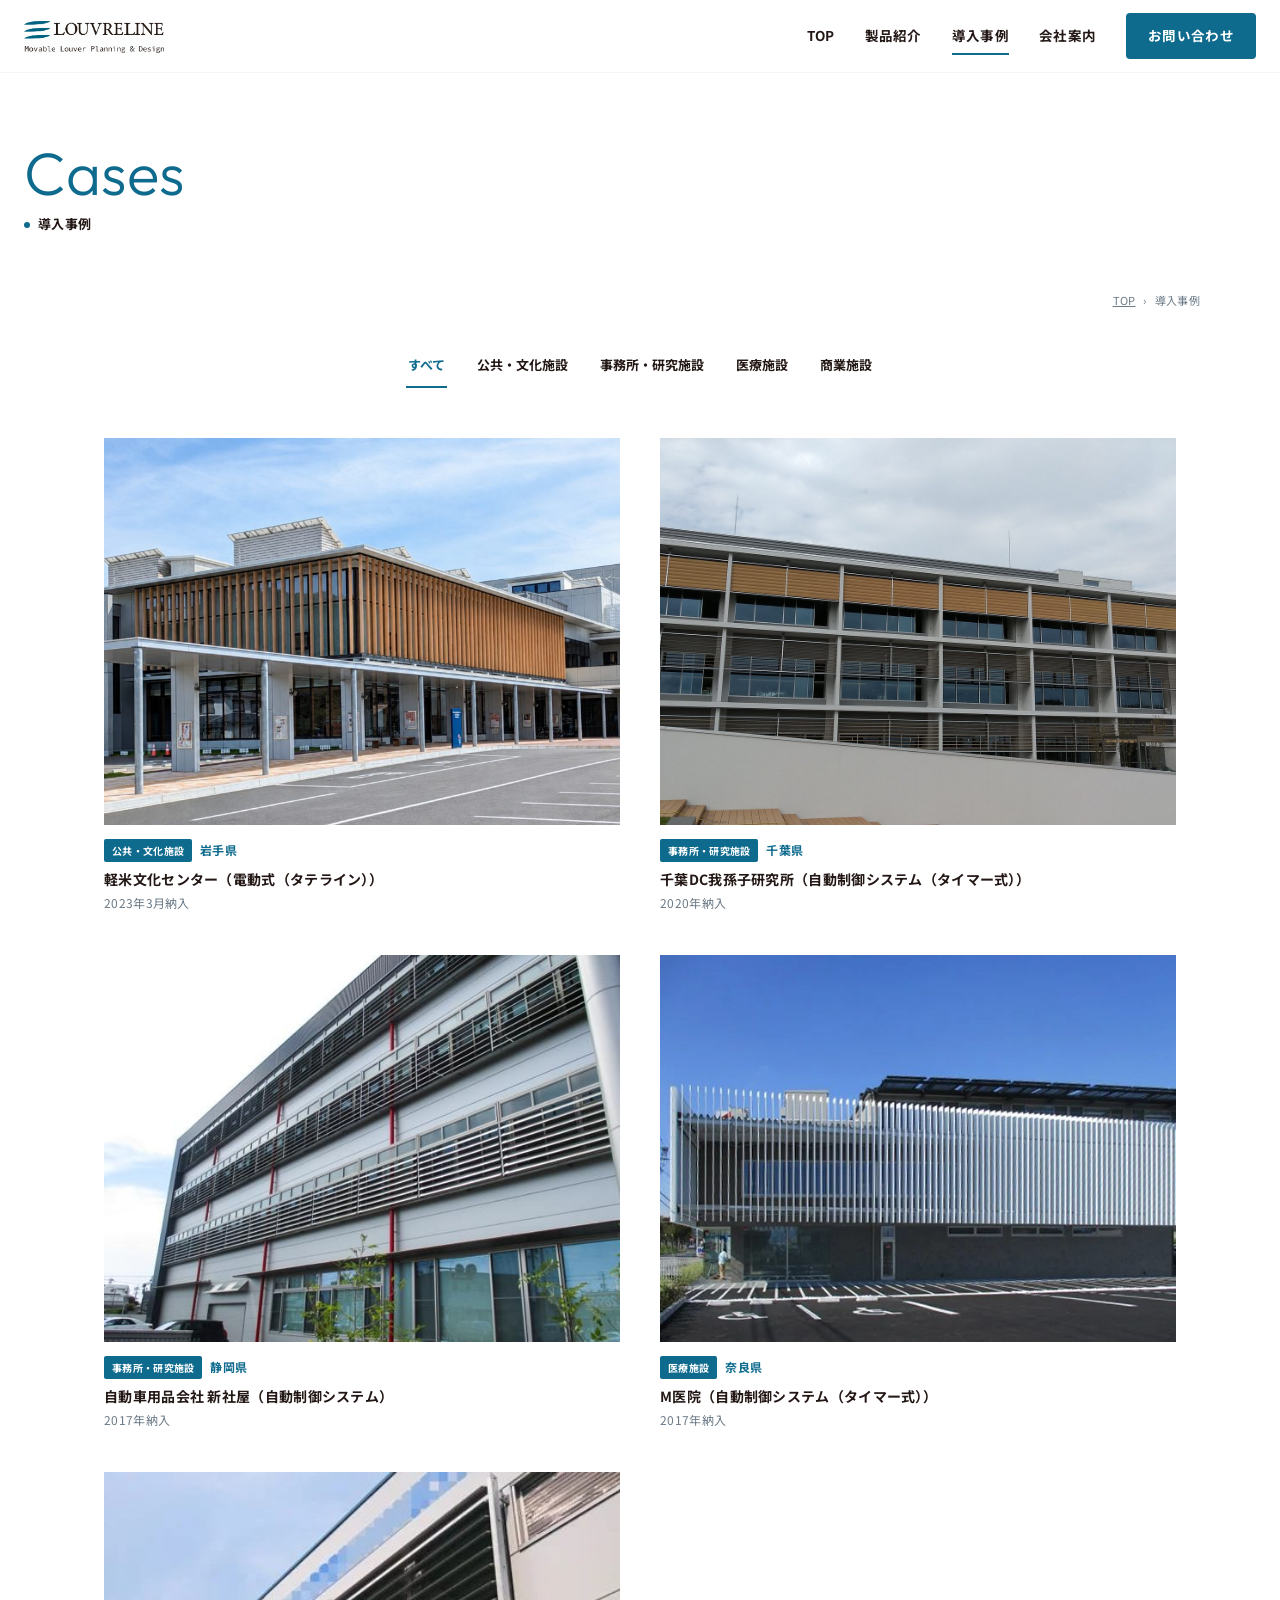
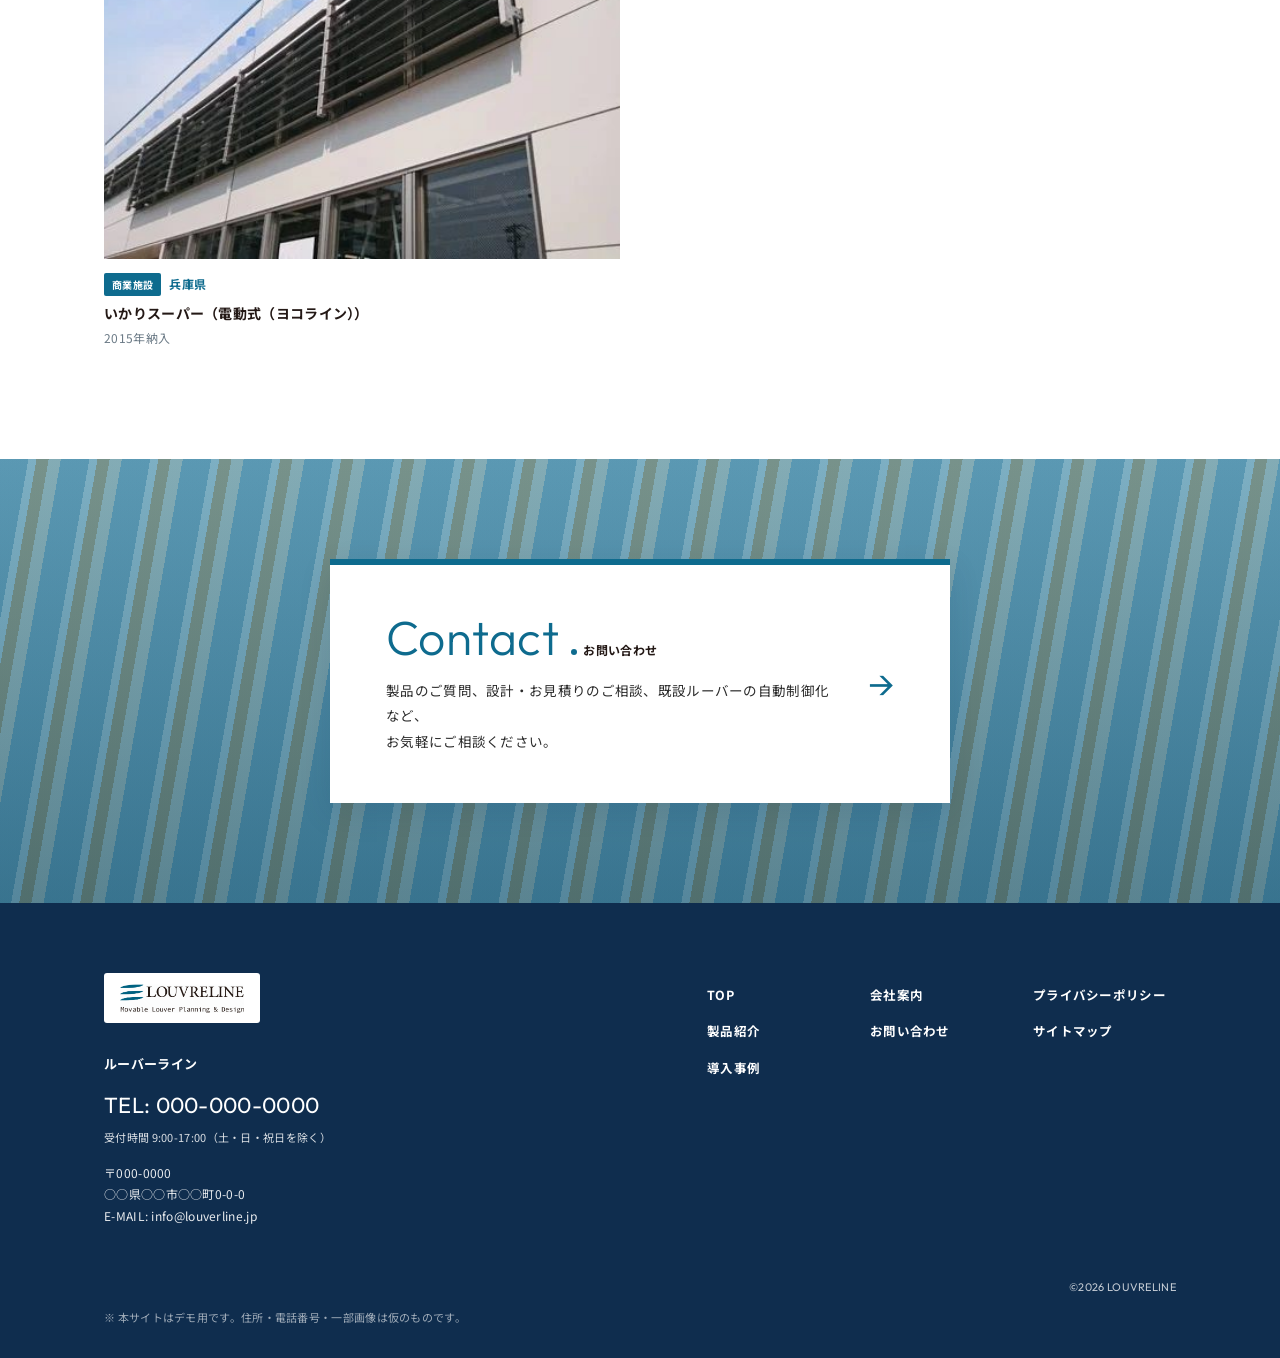
==== cases.html @ 9ad00099 "ルーバーライン デモサイト 初版 Co-Authored-By: Claude Fable 5.1 <noreply@anthropic.com>" ====
<!DOCTYPE html>
<html lang="ja">
<head>
<meta charset="UTF-8">
<meta name="viewport" content="width=device-width, initial-scale=1">
<title>導入事例｜ルーバーライン｜可動ルーバー自動制御システム</title>
<meta name="description" content="可動ルーバーの開発・製造メーカー ルーバーライン。365日カレンダー×気象条件で可動ルーバーを自動制御する「可動ルーバー自動制御システム」のご紹介。">
<link rel="preconnect" href="https://fonts.googleapis.com">
<link rel="preconnect" href="https://fonts.gstatic.com" crossorigin>
<link href="https://fonts.googleapis.com/css2?family=Noto+Sans+JP:wght@400;500;700&family=Outfit:wght@300;400&display=swap" rel="stylesheet">
<link rel="stylesheet" href="assets/css/style.css">
<link rel="icon" href="assets/img/logo.png">
</head>
<body>
<header class="site-header">
  <div class="inner">
    <a class="brand" href="index.html"><img src="assets/img/logo.png" alt="LOUVRELINE ルーバーライン"></a>
    <button class="nav-toggle" aria-label="メニュー"><span></span><span></span><span></span></button>
    <nav class="gnav">
      <a href="index.html" data-page="index.html">TOP</a>
      <a href="products.html" data-page="products.html">製品紹介</a>
      <a href="cases.html" data-page="cases.html">導入事例</a>
      <a href="company.html" data-page="company.html">会社案内</a>
      <a href="contact.html" class="btn-contact">お問い合わせ</a>
    </nav>
  </div>
</header>
<main>

<section class="page-hero plain">
  <div class="inner"><span class="en">Cases</span><span class="ja">導入事例</span></div>
</section>
<div class="container breadcrumb"><a href="index.html">TOP</a><span>導入事例</span></div>
<section class="sec" style="padding-top:20px">
  <div class="container">
    <div class="filter">
      <button class="is-active" data-cat="all">すべて</button>
      <button data-cat="public">公共・文化施設</button>
      <button data-cat="office">事務所・研究施設</button>
      <button data-cat="medical">医療施設</button>
      <button data-cat="commercial">商業施設</button>
    </div>
    <div class="case-grid two">
      <a class="case-card reveal" href="cases/karumai.html" data-cat="public">
        <div class="thumb"><img src="assets/img/cases/karumai/01.jpg" alt="軽米文化センター"></div>
        <div class="meta"><span class="cat">公共・文化施設</span>岩手県</div>
        <div class="name">軽米文化センター（電動式（タテライン））</div>
        <div class="spec">2023年3月納入</div>
      </a>
      <a class="case-card reveal" href="cases/chiba-dc.html" data-cat="office">
        <div class="thumb"><img src="assets/img/cases/chiba-dc/01.jpg" alt="千葉DC我孫子研究所"></div>
        <div class="meta"><span class="cat">事務所・研究施設</span>千葉県</div>
        <div class="name">千葉DC我孫子研究所（自動制御システム（タイマー式））</div>
        <div class="spec">2020年納入</div>
      </a>
      <a class="case-card reveal" href="cases/sansho.html" data-cat="office">
        <div class="thumb"><img src="assets/img/cases/sansho/01.jpg" alt="自動車用品会社 新社屋"></div>
        <div class="meta"><span class="cat">事務所・研究施設</span>静岡県</div>
        <div class="name">自動車用品会社 新社屋（自動制御システム）</div>
        <div class="spec">2017年納入</div>
      </a>
      <a class="case-card reveal" href="cases/m-clinic.html" data-cat="medical">
        <div class="thumb"><img src="assets/img/cases/m-clinic/01.jpg" alt="M医院"></div>
        <div class="meta"><span class="cat">医療施設</span>奈良県</div>
        <div class="name">M医院（自動制御システム（タイマー式））</div>
        <div class="spec">2017年納入</div>
      </a>
      <a class="case-card reveal" href="cases/ikari.html" data-cat="commercial">
        <div class="thumb"><img src="assets/img/cases/ikari/01.jpg" alt="いかりスーパー"></div>
        <div class="meta"><span class="cat">商業施設</span>兵庫県</div>
        <div class="name">いかりスーパー（電動式（ヨコライン））</div>
        <div class="spec">2015年納入</div>
      </a>
    </div>
  </div>
</section>

<section class="cta">
  <div class="container">
    <a class="card" href="contact.html">
      <div>
        <span class="en">Contact</span><span class="ja">お問い合わせ</span>
        <p>製品のご質問、設計・お見積りのご相談、既設ルーバーの自動制御化など、<br>お気軽にご相談ください。</p>
      </div>
      <span class="arrow">→</span>
    </a>
  </div>
</section>

</main>
<footer class="site-footer">
  <div class="container">
    <div class="grid">
      <div>
        <a class="logo" href="index.html"><img src="assets/img/logo.png" alt="LOUVRELINE"></a>
        <div class="corp">ルーバーライン</div>
        <div class="tel">TEL: 000-000-0000</div>
        <div class="hours">受付時間 9:00-17:00（土・日・祝日を除く）</div>
        <address>〒000-0000<br>○○県○○市○○町0-0-0<br>E-MAIL: info@louverline.jp</address>
      </div>
      <ul class="links">
        <li><a href="index.html">TOP</a></li>
        <li><a href="company.html">会社案内</a></li>
        <li><a href="#">プライバシーポリシー</a></li>
        <li><a href="products.html">製品紹介</a></li>
        <li><a href="contact.html">お問い合わせ</a></li>
        <li><a href="#">サイトマップ</a></li>
        <li><a href="cases.html">導入事例</a></li>
      </ul>
    </div>
    <div class="copy">©2026 LOUVRELINE</div>
    <div class="demo-note">※ 本サイトはデモ用です。住所・電話番号・一部画像は仮のものです。</div>
  </div>
</footer>
<script src="assets/js/main.js"></script>
</body>
</html>
---- assets/css/style.css ----
/* ==========================================================
   LOUVRELINE demo site  -  common stylesheet
   ========================================================== */
:root{
  --teal:#0e6b8e;
  --teal-dark:#0a4f6b;
  --teal-light:#1d8bb5;
  --navy:#0f2d4e;
  --ink:#231815;
  --text:#2b2b2b;
  --muted:#6b7a86;
  --line:#d9e3ea;
  --light:#eaf3f8;
  --light2:#f4f8fb;
  --wood:#c9791d;
  --white:#fff;
  --font-jp:"Noto Sans JP","Hiragino Kaku Gothic ProN","Hiragino Sans","Yu Gothic",Meiryo,sans-serif;
  --font-en:"Outfit","Noto Sans JP",sans-serif;
  --container:1120px;
  --radius:4px;
  --shadow:0 10px 30px rgba(15,45,78,.12);
}
*{box-sizing:border-box;margin:0;padding:0}
html{scroll-behavior:smooth;-webkit-text-size-adjust:100%}
body{font-family:var(--font-jp);color:var(--text);background:#fff;line-height:1.9;font-size:15px;letter-spacing:.02em}
img{max-width:100%;height:auto;display:block}
a{color:inherit;text-decoration:none}
ul{list-style:none}
.container{max-width:var(--container);margin:0 auto;padding:0 24px}
.en{font-family:var(--font-en);font-weight:300;letter-spacing:.01em}

/* ---------- header ---------- */
.site-header{position:sticky;top:0;z-index:100;background:rgba(255,255,255,.96);backdrop-filter:blur(8px);border-bottom:1px solid rgba(0,0,0,.04)}
.site-header .inner{display:flex;align-items:center;justify-content:space-between;height:72px;max-width:1280px;margin:0 auto;padding:0 24px}
.brand img{height:34px;width:auto}
.gnav{display:flex;align-items:center;gap:30px}
.gnav a{font-size:13.5px;font-weight:700;color:var(--ink);position:relative;padding:6px 0}
.gnav a::after{content:"";position:absolute;left:0;bottom:0;width:0;height:2px;background:var(--teal);transition:width .25s}
.gnav a:hover::after,.gnav a.is-active::after{width:100%}
.gnav .btn-contact{background:var(--teal);color:#fff;padding:10px 22px;border-radius:var(--radius);font-weight:700}
.gnav .btn-contact::after{display:none}
.gnav .btn-contact:hover{background:var(--teal-dark)}
.nav-toggle{display:none;width:44px;height:44px;border:0;background:none;cursor:pointer;position:relative}
.nav-toggle span{position:absolute;left:10px;width:24px;height:2px;background:var(--ink);transition:.3s}
.nav-toggle span:nth-child(1){top:14px}.nav-toggle span:nth-child(2){top:21px}.nav-toggle span:nth-child(3){top:28px}
body.nav-open .nav-toggle span:nth-child(1){transform:translateY(7px) rotate(45deg)}
body.nav-open .nav-toggle span:nth-child(2){opacity:0}
body.nav-open .nav-toggle span:nth-child(3){transform:translateY(-7px) rotate(-45deg)}

/* ---------- buttons ---------- */
.btn{display:inline-flex;align-items:center;justify-content:space-between;gap:28px;min-width:200px;padding:13px 20px;background:var(--navy);color:#fff;font-size:13px;font-weight:700;border-radius:var(--radius);transition:.25s;border:0;cursor:pointer}
.btn::after{content:"→";font-family:var(--font-en);font-weight:400;font-size:16px}
.btn:hover{background:var(--teal);transform:translateX(2px)}
.btn.btn-white{background:#fff;color:var(--navy)}
.btn.btn-white:hover{background:var(--light)}
.btn.btn-teal{background:var(--teal)}
.btn.btn-teal:hover{background:var(--teal-dark)}

/* ---------- section headings ---------- */
.sec{padding:110px 0}
.sec-head{margin-bottom:48px}
.sec-head .en{font-size:56px;line-height:1;color:var(--teal);font-weight:300}
.sec-head .ja{display:block;font-size:13px;font-weight:700;color:var(--ink);margin-top:10px}
.sec-head .ja::before{content:"";display:inline-block;width:6px;height:6px;border-radius:50%;background:var(--teal);margin-right:8px;vertical-align:middle}
.sec-head.on-dark .en,.sec-head.on-dark .ja{color:#fff}
.sec-head.on-dark .ja::before{background:#fff}
.sec-head.inline{display:flex;align-items:flex-end;gap:36px;flex-wrap:wrap}
.sec-head.inline .lead{max-width:560px;font-size:14px}
.sec-head .row{display:flex;justify-content:space-between;align-items:flex-end;flex-wrap:wrap;gap:20px}
h2.ttl{font-size:28px;line-height:1.6;font-weight:700;color:var(--ink);margin-bottom:20px}
h3.sub{font-size:20px;font-weight:700;color:var(--ink);margin-bottom:14px}
.lead{font-size:15px;line-height:2}
.label-teal{color:var(--teal);font-weight:700;font-size:14px;margin-bottom:10px;display:block}
.note{font-size:12px;color:var(--muted)}

/* ---------- hero ---------- */
.hero{position:relative;height:min(78vh,720px);min-height:520px;overflow:hidden;color:#fff;display:flex;align-items:center}
.hero img.bg{position:absolute;inset:0;width:100%;height:100%;object-fit:cover;object-position:center 40%}
.hero::before{content:"";position:absolute;inset:0;background:linear-gradient(90deg,rgba(10,30,50,.72) 0%,rgba(10,30,50,.42) 55%,rgba(10,30,50,.15) 100%)}
.hero .inner{position:relative;max-width:1280px;margin:0 auto;padding:0 24px;width:100%}
.hero .tag{color:#9fd3ef;font-family:var(--font-en);font-weight:400;font-size:17px;margin-bottom:18px;letter-spacing:.04em}
.hero h1{font-size:40px;line-height:1.5;font-weight:700;text-shadow:0 2px 16px rgba(0,0,0,.35);margin-bottom:26px}
.hero p{font-size:14.5px;line-height:2;font-weight:500;text-shadow:0 1px 8px rgba(0,0,0,.4);max-width:560px}
.hero p+p{margin-top:12px}
.hero .badges{display:flex;gap:10px;margin-top:28px;flex-wrap:wrap}
.hero .badges span{background:rgba(255,255,255,.14);border:1px solid rgba(255,255,255,.5);padding:6px 16px;border-radius:30px;font-size:13px;font-weight:700;backdrop-filter:blur(4px)}
.hero .scroll{position:absolute;right:32px;bottom:24px;font-family:var(--font-en);font-size:11px;letter-spacing:.2em;writing-mode:vertical-rl;color:#fff;opacity:.8}
.hero .scroll::after{content:"";display:block;width:1px;height:48px;background:#fff;margin:10px auto 0;animation:scrollLine 1.8s infinite}
@keyframes scrollLine{0%{transform:scaleY(0);transform-origin:top}50%{transform:scaleY(1);transform-origin:top}51%{transform-origin:bottom}100%{transform:scaleY(0);transform-origin:bottom}}

/* page hero (sub pages) */
.page-hero{position:relative;height:300px;display:flex;align-items:center;overflow:hidden;color:#fff;background:var(--navy)}
.page-hero img{position:absolute;inset:0;width:100%;height:100%;object-fit:cover;opacity:.55}
.page-hero::before{content:"";position:absolute;inset:0;background:linear-gradient(90deg,rgba(10,30,50,.6),rgba(10,30,50,.1))}
.page-hero .inner{position:relative;max-width:1280px;margin:0 auto;padding:0 24px;width:100%}
.page-hero .en{font-size:60px;line-height:1}
.page-hero .ja{display:block;font-size:13px;font-weight:700;margin-top:8px}
.page-hero .ja::before{content:"";display:inline-block;width:6px;height:6px;border-radius:50%;background:#fff;margin-right:8px;vertical-align:middle}
.page-hero.plain{height:auto;padding:70px 0 40px;background:#fff;color:var(--teal)}
.page-hero.plain::before{display:none}
.page-hero.plain .ja{color:var(--ink)}
.page-hero.plain .ja::before{background:var(--teal)}
.breadcrumb{font-size:11px;color:var(--muted);text-align:right;padding:14px 0}
.breadcrumb a{text-decoration:underline}
.breadcrumb span::before{content:"›";margin:0 8px}

/* ---------- top: intro / concept ---------- */
.concept{padding:100px 0 90px}
.concept .grid{display:grid;grid-template-columns:1fr 1fr;gap:60px;align-items:center}
.concept .stats{display:grid;grid-template-columns:repeat(4,1fr);gap:16px;margin-top:60px}
.stat{background:var(--light);padding:26px 16px;text-align:center;border-radius:var(--radius)}
.stat .num{font-family:var(--font-en);font-size:40px;font-weight:400;color:var(--teal);line-height:1.1}
.stat .num small{font-size:16px;margin-left:4px;font-family:var(--font-jp);font-weight:700}
.stat .lbl{font-size:12px;font-weight:700;color:var(--ink);margin-top:6px}

/* ---------- top: products band ---------- */
.band-teal{background:var(--teal);color:#fff;padding:110px 0}
.band-teal .grid{display:grid;grid-template-columns:1fr 1.25fr;gap:60px;align-items:center}
.band-teal h3{font-size:26px;line-height:1.5;margin:18px 0 20px;font-weight:700}
.band-teal p{font-size:14px;line-height:2;max-width:420px}
.band-teal p+p{margin-top:12px}
.band-teal .btn{margin-top:28px}
.band-teal .visual{position:relative}
.band-teal .visual img{width:100%;aspect-ratio:4/3;object-fit:cover;box-shadow:var(--shadow)}
.band-teal .visual .cap{position:absolute;left:0;bottom:0;background:rgba(15,45,78,.85);font-size:12px;padding:6px 14px}
.feature-list{display:grid;grid-template-columns:repeat(4,1fr);gap:10px;margin-top:30px}
.feature-list li{background:rgba(255,255,255,.12);border:1px solid rgba(255,255,255,.3);padding:12px 8px;text-align:center;font-size:12.5px;font-weight:700;border-radius:var(--radius)}

/* ---------- cards: cases ---------- */
.case-grid{display:grid;grid-template-columns:repeat(3,1fr);gap:32px}
.case-grid.two{grid-template-columns:repeat(2,1fr);gap:40px}
.case-card{display:block}
.case-card .thumb{overflow:hidden;aspect-ratio:4/3;background:#dfe7ec}
.case-card .thumb img{width:100%;height:100%;object-fit:cover;transition:transform .6s}
.case-card:hover .thumb img{transform:scale(1.05)}
.case-card .meta{display:flex;align-items:center;gap:8px;margin-top:14px;font-size:12px;color:var(--teal);font-weight:700}
.case-card .meta .cat{background:var(--teal);color:#fff;font-size:10px;padding:2px 8px;border-radius:2px}
.case-card .name{font-size:14px;font-weight:700;color:var(--ink);margin-top:6px;line-height:1.6}
.case-card .spec{font-size:12px;color:var(--muted);margin-top:2px}

/* ---------- strip image ---------- */
.strip{height:360px;overflow:hidden}
.strip img{width:100%;height:100%;object-fit:cover}

/* ---------- top: company ---------- */
.band-light{background:var(--light);padding:110px 0}
.band-light .grid{display:grid;grid-template-columns:1fr 1.3fr;gap:60px;align-items:center}
.band-light p{font-size:14px;line-height:2.1}
.band-light .btn{margin-top:28px}
.band-light .visual img{width:100%;aspect-ratio:3/2;object-fit:cover;box-shadow:var(--shadow)}

/* ---------- contact CTA ---------- */
.cta{position:relative;padding:100px 0;overflow:hidden;background:
  linear-gradient(rgba(14,107,142,.55),rgba(14,107,142,.55)),
  repeating-linear-gradient(100deg,#8fb6cd 0 28px,#e4eef4 28px 36px,#d6a76a 36px 48px,#f3e6d3 48px 60px)}
.cta::before{content:"";position:absolute;inset:0;background:linear-gradient(180deg,rgba(255,255,255,.1),rgba(10,40,60,.25))}
.cta .card{position:relative;max-width:620px;margin:0 auto;background:#fff;padding:48px 56px;border-top:6px solid var(--teal);display:flex;align-items:center;justify-content:space-between;gap:30px;box-shadow:var(--shadow);transition:.3s}
.cta .card:hover{transform:translateY(-3px)}
.cta .card .en{font-size:48px;color:var(--teal);line-height:1}
.cta .card .ja{font-size:12px;font-weight:700;color:var(--ink);margin-left:12px}
.cta .card .ja::before{content:"";display:inline-block;width:6px;height:6px;border-radius:50%;background:var(--teal);margin-right:6px;vertical-align:middle}
.cta .card p{font-size:13.5px;margin-top:14px;line-height:1.9}
.cta .card .arrow{font-family:var(--font-en);font-size:40px;color:var(--teal);font-weight:300}

/* ---------- footer ---------- */
.site-footer{background:var(--navy);color:#fff;padding:70px 0 30px;font-size:13px}
.site-footer .grid{display:grid;grid-template-columns:1.2fr 1fr;gap:40px}
.site-footer .logo{background:#fff;display:inline-block;padding:10px 16px;border-radius:3px}
.site-footer .logo img{height:30px}
.site-footer .corp{margin-top:22px;font-weight:700;font-size:13px}
.site-footer .tel{font-size:22px;font-family:var(--font-en);font-weight:400;margin-top:8px}
.site-footer .hours{font-size:11px;opacity:.85}
.site-footer address{font-style:normal;margin-top:14px;font-size:12px;line-height:1.8;opacity:.9}
.site-footer .links{display:grid;grid-template-columns:repeat(3,1fr);gap:12px 20px;align-content:start;padding-top:10px}
.site-footer .links a{font-weight:700;font-size:12.5px}
.site-footer .links a:hover{text-decoration:underline}
.site-footer .copy{margin-top:50px;text-align:right;font-size:11px;opacity:.75;font-family:var(--font-en)}
.site-footer .demo-note{margin-top:10px;font-size:11px;opacity:.6}

/* ---------- product page ---------- */
.two-col{display:grid;grid-template-columns:1fr 1fr;gap:56px;align-items:center}
.two-col.rev>*:first-child{order:2}
.two-col img{width:100%;box-shadow:var(--shadow)}
.two-col.no-shadow img{box-shadow:none}
.intro-block{max-width:820px}
.intro-block h2{font-size:30px;line-height:1.6;font-weight:700;color:var(--ink)}
.intro-block .lead{margin-top:18px}

.kv-product{position:relative;border-radius:var(--radius);overflow:hidden;box-shadow:var(--shadow)}
.kv-product img{width:100%;aspect-ratio:16/8;object-fit:cover}
.kv-product .ov{position:absolute;left:0;right:0;bottom:0;background:linear-gradient(0deg,rgba(10,30,50,.8),rgba(10,30,50,0));color:#fff;padding:60px 36px 30px}
.kv-product .ov strong{font-size:22px;display:block}
.kv-product .ov span{font-size:13px}

.pill-row{display:flex;gap:12px;flex-wrap:wrap;margin:26px 0}
.pill{display:inline-block;background:var(--teal);color:#fff;font-weight:700;padding:8px 26px;border-radius:30px;font-size:15px}
.pill.outline{background:#fff;color:var(--teal);border:2px solid var(--teal)}
.x-mark{font-family:var(--font-en);font-size:28px;color:var(--teal);align-self:center}

.adv{padding:90px 0}
.adv-item{display:grid;grid-template-columns:1fr 1fr;gap:48px;align-items:start;padding:50px 0;border-bottom:1px solid var(--line)}
.adv-item:last-child{border-bottom:0}
.adv-item .num{font-family:var(--font-en);font-size:30px;color:var(--teal);font-weight:300;line-height:1;margin-bottom:8px}
.adv-item h3{font-size:22px;line-height:1.6;font-weight:700;color:var(--ink);margin-bottom:16px}
.adv-item p{font-size:14px;line-height:2}
.adv-item img{width:100%;border-radius:var(--radius);box-shadow:var(--shadow)}
.adv-item .cap{font-size:12px;color:var(--muted);margin-top:8px}
.icon-tags{display:flex;gap:10px;flex-wrap:wrap;margin-top:22px}
.icon-tags li{background:var(--light);color:var(--navy);font-size:12px;font-weight:700;padding:10px 14px;border-radius:var(--radius);display:flex;align-items:center;gap:8px}
.icon-tags li svg{width:18px;height:18px;flex:none}

.fn-grid{display:grid;grid-template-columns:repeat(3,1fr);gap:28px}
.fn{background:#fff;border:1px solid var(--line);padding:28px 26px;border-radius:var(--radius);transition:.3s}
.fn:hover{box-shadow:var(--shadow);transform:translateY(-3px)}
.fn .ic{width:52px;height:52px;border-radius:50%;background:var(--light);display:flex;align-items:center;justify-content:center;color:var(--teal);margin-bottom:16px}
.fn .ic svg{width:26px;height:26px}
.fn h4{font-size:16px;color:var(--ink);margin-bottom:8px}
.fn p{font-size:13px;line-height:1.9}

.logic-table{width:100%;border-collapse:collapse;font-size:14px;background:#fff;box-shadow:var(--shadow)}
.logic-table th,.logic-table td{padding:14px 16px;border:1px solid var(--line);text-align:center}
.logic-table thead th{background:var(--navy);color:#fff;font-weight:700;white-space:nowrap}
.logic-table tbody th{background:var(--light);text-align:left;font-weight:700;color:var(--ink);width:26%}
.logic-table tbody th small{display:block;font-weight:400;color:var(--muted);font-size:11px}
.logic-table .arrow{color:var(--teal);font-family:var(--font-en)}
.logic-table .res{font-weight:700;color:var(--teal);font-size:16px}
.logic-table .res.close{color:#c9521d}

.spec-table{width:100%;border-collapse:collapse;font-size:14px}
.spec-table th,.spec-table td{padding:14px 18px;border-bottom:1px solid var(--line);text-align:left;vertical-align:top}
.spec-table th{width:30%;background:var(--light2);font-weight:700;color:var(--ink)}

.step-flow{display:grid;grid-template-columns:repeat(4,1fr);gap:16px;counter-reset:step}
.step{background:#fff;border:1px solid var(--line);padding:26px 20px;border-radius:var(--radius);position:relative}
.step::before{counter-increment:step;content:"0" counter(step);font-family:var(--font-en);color:var(--teal);font-size:26px;font-weight:300;line-height:1;display:block;margin-bottom:10px}
.step h4{font-size:15px;color:var(--ink);margin-bottom:6px}
.step p{font-size:12.5px;line-height:1.8}

.option-list{display:grid;grid-template-columns:repeat(4,1fr);gap:12px}
.option-list li{background:#fff;border:1px solid var(--line);padding:14px;text-align:center;font-size:13px;font-weight:700;color:var(--navy);border-radius:var(--radius)}
.merit{display:grid;grid-template-columns:repeat(3,1fr);gap:20px}
.merit li{background:var(--light);padding:24px;border-radius:var(--radius)}
.merit li strong{display:block;color:var(--teal);font-size:15px;margin-bottom:6px}
.merit li span{font-size:13px}

.target-grid{display:grid;grid-template-columns:repeat(6,1fr);gap:14px}
.target{text-align:center;font-size:12px;font-weight:700;color:var(--ink)}
.target .ic{width:72px;height:72px;border-radius:50%;background:var(--teal);color:#fff;margin:0 auto 8px;display:flex;align-items:center;justify-content:center}
.target .ic svg{width:34px;height:34px}

.callout{background:#fff;border-left:4px solid var(--teal);padding:18px 22px;font-size:13px;line-height:1.9;border-radius:0 var(--radius) var(--radius) 0;box-shadow:var(--shadow)}
.callout strong{color:var(--teal)}

.panel-gallery{display:grid;grid-template-columns:1fr 1fr;gap:30px}
.panel-gallery figure img{width:100%;border-radius:10px;box-shadow:var(--shadow)}
.panel-gallery figcaption{font-size:13px;margin-top:12px;line-height:1.8}
.panel-gallery figcaption strong{display:block;color:var(--ink)}

/* ---------- cases page ---------- */
.filter{display:flex;justify-content:center;gap:28px;margin-bottom:50px;font-size:13px;font-weight:700}
.filter button{background:none;border:0;cursor:pointer;font:inherit;color:var(--ink);padding:8px 2px;border-bottom:2px solid transparent}
.filter button.is-active{color:var(--teal);border-color:var(--teal)}
.case-detail .gallery{display:grid;grid-template-columns:2fr 1fr;gap:16px}
.case-detail .gallery img{width:100%;height:100%;object-fit:cover;aspect-ratio:4/3;cursor:zoom-in;border-radius:var(--radius)}
.case-detail .gallery .main{grid-row:span 2}
.case-detail .gallery .main img{aspect-ratio:3/2;height:100%}
.case-detail .more{display:grid;grid-template-columns:repeat(4,1fr);gap:12px;margin-top:14px}
.case-detail .more img{width:100%;aspect-ratio:4/3;object-fit:cover;cursor:zoom-in;border-radius:var(--radius)}
.case-detail .info{display:grid;grid-template-columns:1fr 1fr;gap:56px;margin-top:56px;align-items:start}
.case-detail h1{font-size:30px;line-height:1.5;color:var(--ink);margin-bottom:12px}
.case-detail .tagline{color:var(--teal);font-weight:700;margin-bottom:20px}
.case-detail .body p{font-size:14px;line-height:2}
.case-detail .body p+p{margin-top:12px}
.pager{display:flex;justify-content:space-between;margin-top:70px;padding-top:30px;border-top:1px solid var(--line);font-size:13px;font-weight:700}
.pager a{color:var(--teal)}
.lightbox{position:fixed;inset:0;background:rgba(5,20,35,.9);display:none;align-items:center;justify-content:center;z-index:200;padding:30px;cursor:zoom-out}
.lightbox.is-open{display:flex}
.lightbox img{max-width:100%;max-height:100%;object-fit:contain;box-shadow:0 20px 60px rgba(0,0,0,.5)}

/* ---------- company ---------- */
.message{display:grid;grid-template-columns:1.2fr 1fr;gap:56px;align-items:center}
.message h2{font-size:30px;line-height:1.6;color:var(--ink);margin-bottom:18px}
.message p{font-size:14px;line-height:2.1}
.message p+p{margin-top:12px}
.message img{width:100%;box-shadow:var(--shadow)}
.oem{background:var(--light);padding:40px;border-radius:var(--radius);display:grid;grid-template-columns:auto 1fr;gap:36px;align-items:center}
.oem .flow{display:flex;align-items:center;gap:14px;font-weight:700;font-size:13px;color:var(--navy)}
.oem .flow .box{background:#fff;border:2px solid var(--teal);padding:14px 20px;border-radius:var(--radius);text-align:center;min-width:140px}
.oem .flow .box small{display:block;font-weight:400;font-size:11px;color:var(--muted)}
.oem .flow .arr{font-family:var(--font-en);color:var(--teal);font-size:22px}
.oem p{font-size:13.5px;line-height:1.9}
.biz-grid{display:grid;grid-template-columns:repeat(3,1fr);gap:24px}
.biz{background:#fff;border:1px solid var(--line);padding:28px 24px;border-radius:var(--radius)}
.biz .num{font-family:var(--font-en);color:var(--teal);font-size:24px;font-weight:300;line-height:1;margin-bottom:10px}
.biz h4{font-size:16px;color:var(--ink);margin-bottom:8px}
.biz p{font-size:13px;line-height:1.9}
.map-ph{width:100%;height:300px;background:
  linear-gradient(0deg,transparent 95%,#cfdce5 95%),linear-gradient(90deg,transparent 95%,#cfdce5 95%);background-size:40px 40px;background-color:#e8f0f5;display:flex;align-items:center;justify-content:center;color:var(--muted);font-size:13px;border-radius:var(--radius);position:relative}
.map-ph::before{content:"";width:18px;height:18px;border-radius:50% 50% 50% 0;background:var(--teal);transform:rotate(-45deg);position:absolute;top:calc(50% - 40px)}

/* ---------- contact ---------- */
.contact-grid{display:grid;grid-template-columns:1fr 1.5fr;gap:60px;align-items:start}
.contact-side .box{background:var(--light);padding:28px;border-radius:var(--radius);margin-bottom:20px}
.contact-side .box h4{font-size:14px;color:var(--teal);margin-bottom:8px}
.contact-side .box .tel{font-family:var(--font-en);font-size:30px;font-weight:400;color:var(--navy);line-height:1.2}
.contact-side .box p{font-size:12.5px;line-height:1.8}
.form{background:#fff;border:1px solid var(--line);padding:40px;border-radius:var(--radius)}
.form .row{margin-bottom:22px}
.form label{display:block;font-size:13px;font-weight:700;color:var(--ink);margin-bottom:8px}
.form label .req{background:#c9521d;color:#fff;font-size:10px;padding:1px 7px;border-radius:2px;margin-left:8px;vertical-align:middle}
.form label .opt{background:#9aa6ae;color:#fff;font-size:10px;padding:1px 7px;border-radius:2px;margin-left:8px;vertical-align:middle}
.form input[type=text],.form input[type=email],.form input[type=tel],.form select,.form textarea{width:100%;border:1px solid #c9d4dc;border-radius:var(--radius);padding:12px 14px;font:inherit;font-size:14px;background:#fafcfd}
.form input:focus,.form select:focus,.form textarea:focus{outline:2px solid var(--teal-light);border-color:transparent;background:#fff}
.form textarea{min-height:160px;resize:vertical}
.form .checks{display:flex;flex-wrap:wrap;gap:10px 22px;font-size:13px}
.form .checks label{display:flex;align-items:center;gap:6px;font-weight:400;margin:0}
.form .agree{font-size:13px;display:flex;align-items:center;gap:8px;justify-content:center;margin:26px 0 18px}
.form .submit{text-align:center}
.form .submit .btn{min-width:260px;justify-content:center;gap:12px}
.form-done{display:none;background:var(--light);padding:40px;text-align:center;border-radius:var(--radius)}
.form-done h3{color:var(--teal);margin-bottom:10px}
.privacy{font-size:12px;color:var(--muted);line-height:1.8;margin-top:16px}

/* ---------- misc ---------- */
.bg-light{background:var(--light)}
.bg-light2{background:var(--light2)}
.mt-40{margin-top:40px}.mt-60{margin-top:60px}.mt-80{margin-top:80px}
.center{text-align:center}
.reveal{opacity:0;transform:translateY(24px);transition:opacity .8s ease,transform .8s ease}
.reveal.is-visible{opacity:1;transform:none}

/* ---------- responsive ---------- */
@media (max-width:1024px){
  .sec{padding:80px 0}
  .sec-head .en{font-size:46px}
  .case-grid{grid-template-columns:repeat(2,1fr)}
  .fn-grid{grid-template-columns:repeat(2,1fr)}
  .step-flow{grid-template-columns:repeat(2,1fr)}
  .target-grid{grid-template-columns:repeat(3,1fr)}
  .option-list{grid-template-columns:repeat(2,1fr)}
  .concept .stats{grid-template-columns:repeat(2,1fr)}
}
@media (max-width:820px){
  body{font-size:14px}
  .site-header .inner{height:64px}
  .brand img{height:28px}
  .nav-toggle{display:block}
  .gnav{position:fixed;top:64px;left:0;right:0;background:#fff;flex-direction:column;align-items:stretch;gap:0;padding:12px 24px 24px;transform:translateY(-16px);opacity:0;visibility:hidden;transition:.3s;border-bottom:1px solid var(--line);box-shadow:var(--shadow)}
  body.nav-open .gnav{transform:none;opacity:1;visibility:visible}
  .gnav a{padding:14px 0;border-bottom:1px solid var(--line);font-size:15px}
  .gnav a::after{display:none}
  .gnav .btn-contact{margin-top:16px;text-align:center;border:0}
  .hero{height:auto;min-height:0;padding:90px 0 80px}
  .hero h1{font-size:26px}
  .hero .scroll{display:none}
  .page-hero{height:220px}
  .page-hero .en{font-size:44px}
  .concept .grid,.band-teal .grid,.band-light .grid,.two-col,.adv-item,.message,.contact-grid,.case-detail .info,.site-footer .grid,.panel-gallery,.oem{grid-template-columns:1fr;gap:32px}
  .two-col.rev>*:first-child{order:0}
  .case-grid,.case-grid.two{grid-template-columns:1fr;gap:28px}
  .fn-grid,.merit,.biz-grid{grid-template-columns:1fr}
  .feature-list{grid-template-columns:repeat(2,1fr)}
  .cta .card{padding:32px 26px;flex-direction:column;align-items:flex-start}
  .cta .card .en{font-size:38px}
  .cta .card .arrow{display:none}
  .site-footer .links{grid-template-columns:repeat(2,1fr)}
  .case-detail .gallery{grid-template-columns:1fr}
  .case-detail .gallery .main{grid-row:auto}
  .case-detail .more{grid-template-columns:repeat(2,1fr)}
  .logic-table{font-size:12px}
  .logic-table th,.logic-table td{padding:10px 8px}
  .form{padding:24px 18px}
  .strip{height:220px}
  h2.ttl,.intro-block h2,.message h2,.case-detail h1{font-size:22px}
  .sec-head .en{font-size:40px}
  .stat .num{font-size:32px}
}
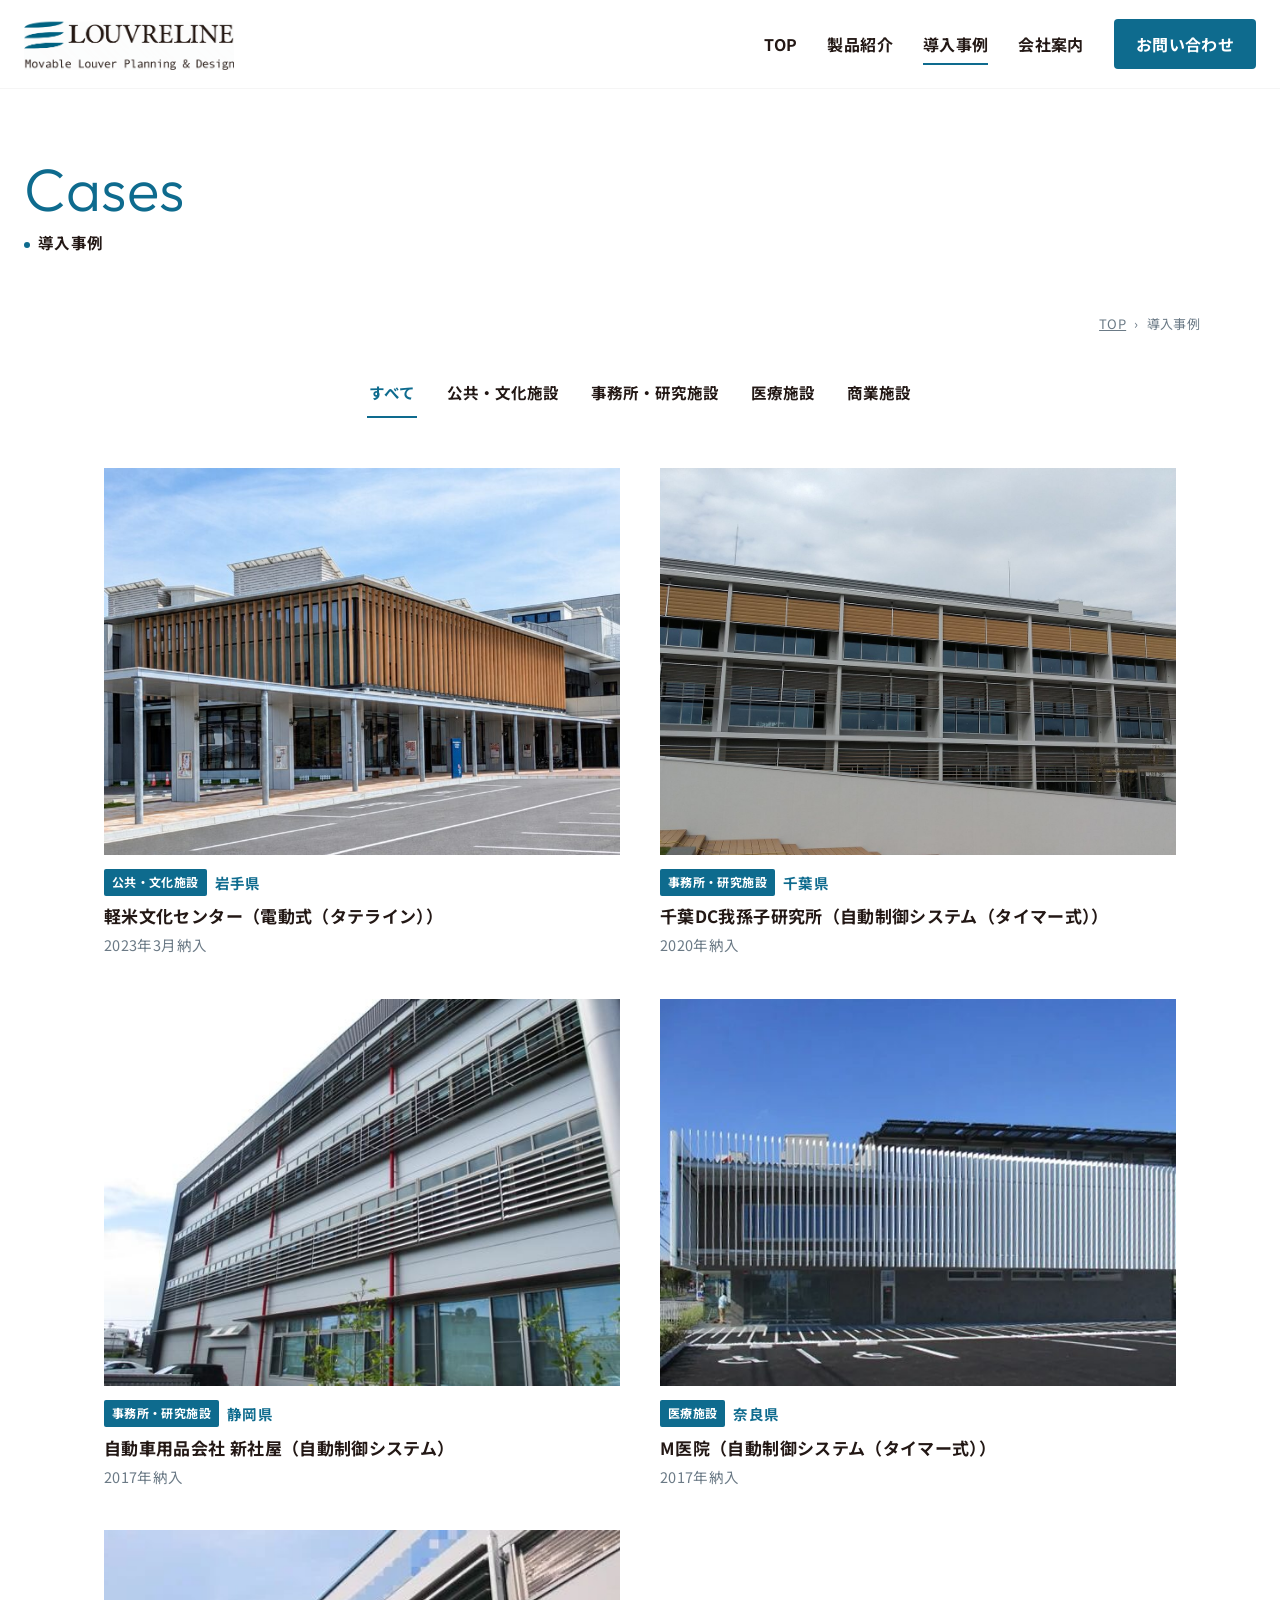
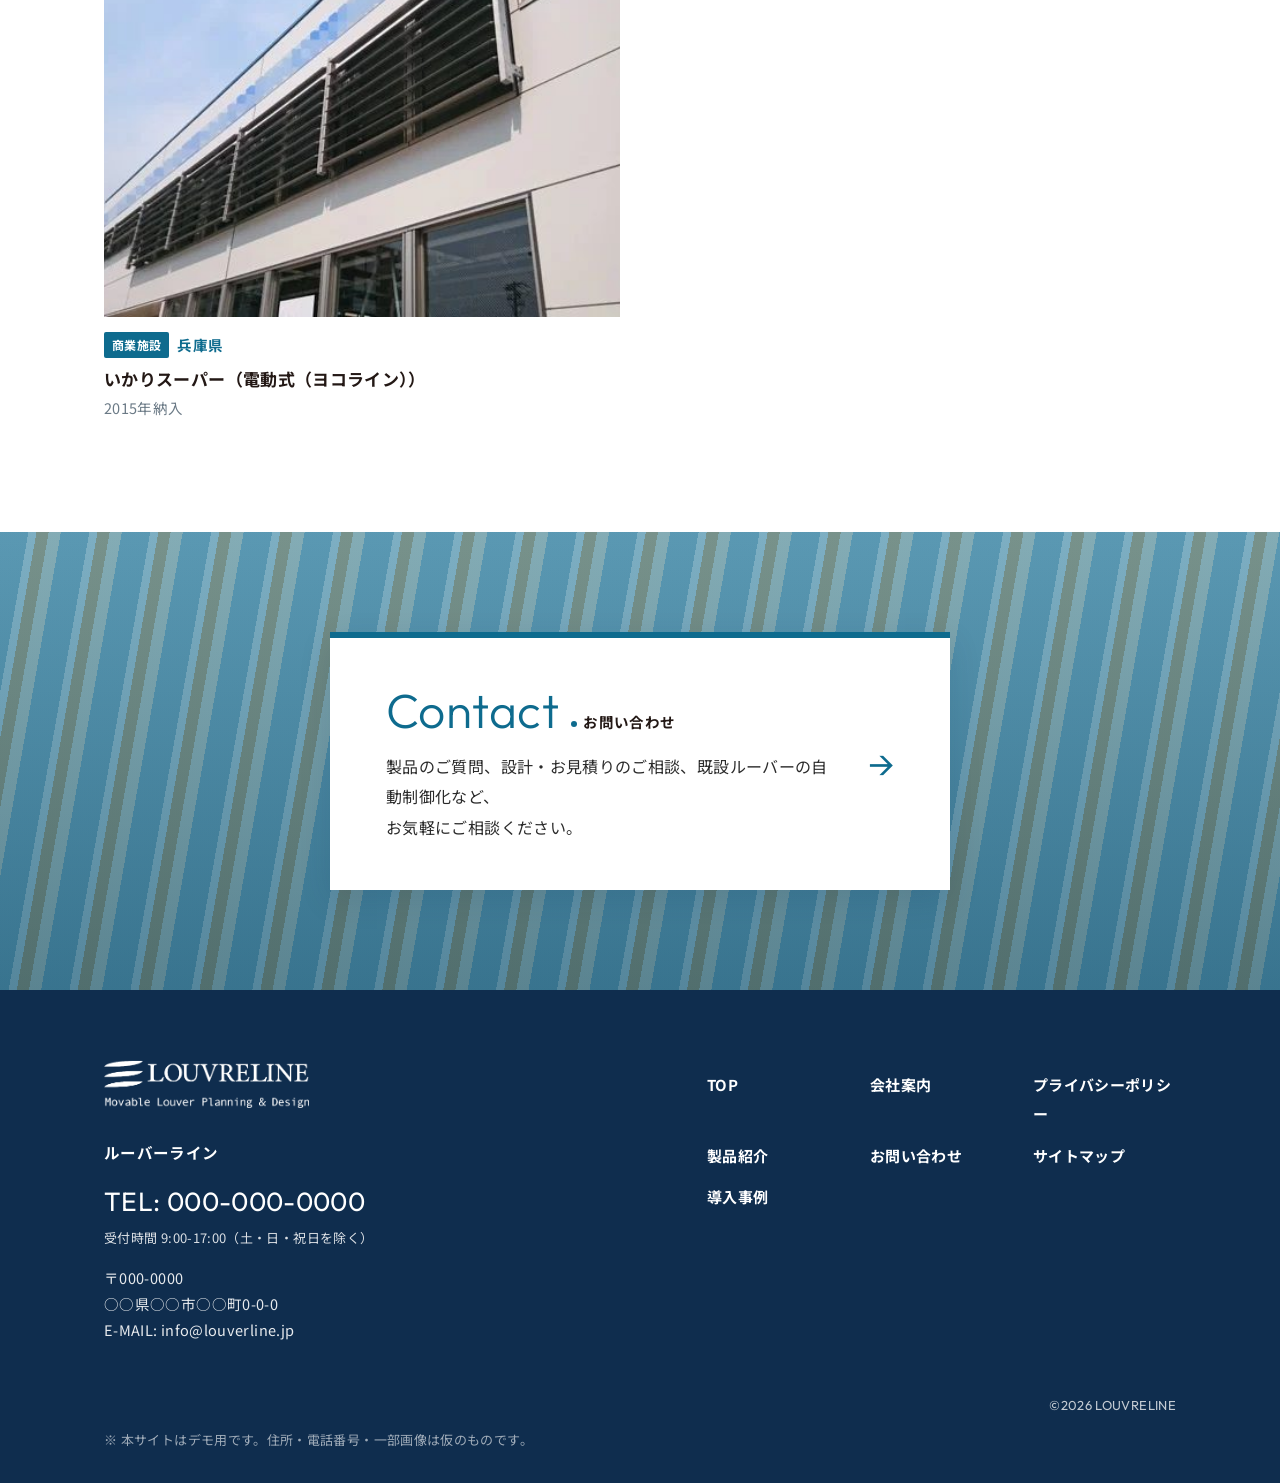
==== commit 7e796e80: "ヘッダーロゴ1.5倍・フッター白ロゴ・文字サイズ1.2倍 - ヘッダーのロゴを1.5倍に拡大（PC・スマホ） - フッター用に白・背景透過のロゴを作成して差し替え - 本文・小見出しの文字サイズを1." ====
--- a/cases.html
+++ b/cases.html
@@ -92,7 +92,7 @@
   <div class="container">
     <div class="grid">
       <div>
-        <a class="logo" href="index.html"><img src="assets/img/logo.png" alt="LOUVRELINE"></a>
+        <a class="logo" href="index.html"><img src="assets/img/logo-white.png" alt="LOUVRELINE"></a>
         <div class="corp">ルーバーライン</div>
         <div class="tel">TEL: 000-000-0000</div>
         <div class="hours">受付時間 9:00-17:00（土・日・祝日を除く）</div>
--- a/assets/css/style.css
+++ b/assets/css/style.css
@@ -22,7 +22,7 @@
 }
 *{box-sizing:border-box;margin:0;padding:0}
 html{scroll-behavior:smooth;-webkit-text-size-adjust:100%}
-body{font-family:var(--font-jp);color:var(--text);background:#fff;line-height:1.9;font-size:15px;letter-spacing:.02em}
+body{font-family:var(--font-jp);color:var(--text);background:#fff;line-height:1.9;font-size:18px;letter-spacing:.02em}
 img{max-width:100%;height:auto;display:block}
 a{color:inherit;text-decoration:none}
 ul{list-style:none}
@@ -31,10 +31,10 @@
 
 /* ---------- header ---------- */
 .site-header{position:sticky;top:0;z-index:100;background:rgba(255,255,255,.96);backdrop-filter:blur(8px);border-bottom:1px solid rgba(0,0,0,.04)}
-.site-header .inner{display:flex;align-items:center;justify-content:space-between;height:72px;max-width:1280px;margin:0 auto;padding:0 24px}
-.brand img{height:34px;width:auto}
+.site-header .inner{display:flex;align-items:center;justify-content:space-between;height:88px;max-width:1280px;margin:0 auto;padding:0 24px}
+.brand img{height:51px;width:auto}
 .gnav{display:flex;align-items:center;gap:30px}
-.gnav a{font-size:13.5px;font-weight:700;color:var(--ink);position:relative;padding:6px 0}
+.gnav a{font-size:16px;font-weight:700;color:var(--ink);position:relative;padding:6px 0}
 .gnav a::after{content:"";position:absolute;left:0;bottom:0;width:0;height:2px;background:var(--teal);transition:width .25s}
 .gnav a:hover::after,.gnav a.is-active::after{width:100%}
 .gnav .btn-contact{background:var(--teal);color:#fff;padding:10px 22px;border-radius:var(--radius);font-weight:700}
@@ -48,8 +48,8 @@
 body.nav-open .nav-toggle span:nth-child(3){transform:translateY(-7px) rotate(-45deg)}
 
 /* ---------- buttons ---------- */
-.btn{display:inline-flex;align-items:center;justify-content:space-between;gap:28px;min-width:200px;padding:13px 20px;background:var(--navy);color:#fff;font-size:13px;font-weight:700;border-radius:var(--radius);transition:.25s;border:0;cursor:pointer}
-.btn::after{content:"→";font-family:var(--font-en);font-weight:400;font-size:16px}
+.btn{display:inline-flex;align-items:center;justify-content:space-between;gap:28px;min-width:200px;padding:13px 20px;background:var(--navy);color:#fff;font-size:15.5px;font-weight:700;border-radius:var(--radius);transition:.25s;border:0;cursor:pointer}
+.btn::after{content:"→";font-family:var(--font-en);font-weight:400;font-size:19px}
 .btn:hover{background:var(--teal);transform:translateX(2px)}
 .btn.btn-white{background:#fff;color:var(--navy)}
 .btn.btn-white:hover{background:var(--light)}
@@ -60,31 +60,31 @@
 .sec{padding:110px 0}
 .sec-head{margin-bottom:48px}
 .sec-head .en{font-size:56px;line-height:1;color:var(--teal);font-weight:300}
-.sec-head .ja{display:block;font-size:13px;font-weight:700;color:var(--ink);margin-top:10px}
+.sec-head .ja{display:block;font-size:15.5px;font-weight:700;color:var(--ink);margin-top:10px}
 .sec-head .ja::before{content:"";display:inline-block;width:6px;height:6px;border-radius:50%;background:var(--teal);margin-right:8px;vertical-align:middle}
 .sec-head.on-dark .en,.sec-head.on-dark .ja{color:#fff}
 .sec-head.on-dark .ja::before{background:#fff}
 .sec-head.inline{display:flex;align-items:flex-end;gap:36px;flex-wrap:wrap}
-.sec-head.inline .lead{max-width:560px;font-size:14px}
+.sec-head.inline .lead{max-width:560px;font-size:17px}
 .sec-head .row{display:flex;justify-content:space-between;align-items:flex-end;flex-wrap:wrap;gap:20px}
 h2.ttl{font-size:28px;line-height:1.6;font-weight:700;color:var(--ink);margin-bottom:20px}
-h3.sub{font-size:20px;font-weight:700;color:var(--ink);margin-bottom:14px}
-.lead{font-size:15px;line-height:2}
-.label-teal{color:var(--teal);font-weight:700;font-size:14px;margin-bottom:10px;display:block}
-.note{font-size:12px;color:var(--muted)}
+h3.sub{font-size:24px;font-weight:700;color:var(--ink);margin-bottom:14px}
+.lead{font-size:18px;line-height:2}
+.label-teal{color:var(--teal);font-weight:700;font-size:17px;margin-bottom:10px;display:block}
+.note{font-size:14.5px;color:var(--muted)}
 
 /* ---------- hero ---------- */
 .hero{position:relative;height:min(78vh,720px);min-height:520px;overflow:hidden;color:#fff;display:flex;align-items:center}
 .hero img.bg{position:absolute;inset:0;width:100%;height:100%;object-fit:cover;object-position:center 40%}
 .hero::before{content:"";position:absolute;inset:0;background:linear-gradient(90deg,rgba(10,30,50,.72) 0%,rgba(10,30,50,.42) 55%,rgba(10,30,50,.15) 100%)}
 .hero .inner{position:relative;max-width:1280px;margin:0 auto;padding:0 24px;width:100%}
-.hero .tag{color:#9fd3ef;font-family:var(--font-en);font-weight:400;font-size:17px;margin-bottom:18px;letter-spacing:.04em}
+.hero .tag{color:#9fd3ef;font-family:var(--font-en);font-weight:400;font-size:20.5px;margin-bottom:18px;letter-spacing:.04em}
 .hero h1{font-size:40px;line-height:1.5;font-weight:700;text-shadow:0 2px 16px rgba(0,0,0,.35);margin-bottom:26px}
-.hero p{font-size:14.5px;line-height:2;font-weight:500;text-shadow:0 1px 8px rgba(0,0,0,.4);max-width:560px}
+.hero p{font-size:17.5px;line-height:2;font-weight:500;text-shadow:0 1px 8px rgba(0,0,0,.4);max-width:560px}
 .hero p+p{margin-top:12px}
 .hero .badges{display:flex;gap:10px;margin-top:28px;flex-wrap:wrap}
-.hero .badges span{background:rgba(255,255,255,.14);border:1px solid rgba(255,255,255,.5);padding:6px 16px;border-radius:30px;font-size:13px;font-weight:700;backdrop-filter:blur(4px)}
-.hero .scroll{position:absolute;right:32px;bottom:24px;font-family:var(--font-en);font-size:11px;letter-spacing:.2em;writing-mode:vertical-rl;color:#fff;opacity:.8}
+.hero .badges span{background:rgba(255,255,255,.14);border:1px solid rgba(255,255,255,.5);padding:6px 16px;border-radius:30px;font-size:15.5px;font-weight:700;backdrop-filter:blur(4px)}
+.hero .scroll{position:absolute;right:32px;bottom:24px;font-family:var(--font-en);font-size:13px;letter-spacing:.2em;writing-mode:vertical-rl;color:#fff;opacity:.8}
 .hero .scroll::after{content:"";display:block;width:1px;height:48px;background:#fff;margin:10px auto 0;animation:scrollLine 1.8s infinite}
 @keyframes scrollLine{0%{transform:scaleY(0);transform-origin:top}50%{transform:scaleY(1);transform-origin:top}51%{transform-origin:bottom}100%{transform:scaleY(0);transform-origin:bottom}}
 
@@ -94,13 +94,13 @@
 .page-hero::before{content:"";position:absolute;inset:0;background:linear-gradient(90deg,rgba(10,30,50,.6),rgba(10,30,50,.1))}
 .page-hero .inner{position:relative;max-width:1280px;margin:0 auto;padding:0 24px;width:100%}
 .page-hero .en{font-size:60px;line-height:1}
-.page-hero .ja{display:block;font-size:13px;font-weight:700;margin-top:8px}
+.page-hero .ja{display:block;font-size:15.5px;font-weight:700;margin-top:8px}
 .page-hero .ja::before{content:"";display:inline-block;width:6px;height:6px;border-radius:50%;background:#fff;margin-right:8px;vertical-align:middle}
 .page-hero.plain{height:auto;padding:70px 0 40px;background:#fff;color:var(--teal)}
 .page-hero.plain::before{display:none}
 .page-hero.plain .ja{color:var(--ink)}
 .page-hero.plain .ja::before{background:var(--teal)}
-.breadcrumb{font-size:11px;color:var(--muted);text-align:right;padding:14px 0}
+.breadcrumb{font-size:13px;color:var(--muted);text-align:right;padding:14px 0}
 .breadcrumb a{text-decoration:underline}
 .breadcrumb span::before{content:"›";margin:0 8px}
 
@@ -110,21 +110,21 @@
 .concept .stats{display:grid;grid-template-columns:repeat(4,1fr);gap:16px;margin-top:60px}
 .stat{background:var(--light);padding:26px 16px;text-align:center;border-radius:var(--radius)}
 .stat .num{font-family:var(--font-en);font-size:40px;font-weight:400;color:var(--teal);line-height:1.1}
-.stat .num small{font-size:16px;margin-left:4px;font-family:var(--font-jp);font-weight:700}
-.stat .lbl{font-size:12px;font-weight:700;color:var(--ink);margin-top:6px}
+.stat .num small{font-size:19px;margin-left:4px;font-family:var(--font-jp);font-weight:700}
+.stat .lbl{font-size:14.5px;font-weight:700;color:var(--ink);margin-top:6px}
 
 /* ---------- top: products band ---------- */
 .band-teal{background:var(--teal);color:#fff;padding:110px 0}
 .band-teal .grid{display:grid;grid-template-columns:1fr 1.25fr;gap:60px;align-items:center}
 .band-teal h3{font-size:26px;line-height:1.5;margin:18px 0 20px;font-weight:700}
-.band-teal p{font-size:14px;line-height:2;max-width:420px}
+.band-teal p{font-size:17px;line-height:2;max-width:420px}
 .band-teal p+p{margin-top:12px}
 .band-teal .btn{margin-top:28px}
 .band-teal .visual{position:relative}
 .band-teal .visual img{width:100%;aspect-ratio:4/3;object-fit:cover;box-shadow:var(--shadow)}
-.band-teal .visual .cap{position:absolute;left:0;bottom:0;background:rgba(15,45,78,.85);font-size:12px;padding:6px 14px}
+.band-teal .visual .cap{position:absolute;left:0;bottom:0;background:rgba(15,45,78,.85);font-size:14.5px;padding:6px 14px}
 .feature-list{display:grid;grid-template-columns:repeat(4,1fr);gap:10px;margin-top:30px}
-.feature-list li{background:rgba(255,255,255,.12);border:1px solid rgba(255,255,255,.3);padding:12px 8px;text-align:center;font-size:12.5px;font-weight:700;border-radius:var(--radius)}
+.feature-list li{background:rgba(255,255,255,.12);border:1px solid rgba(255,255,255,.3);padding:12px 8px;text-align:center;font-size:15px;font-weight:700;border-radius:var(--radius)}
 
 /* ---------- cards: cases ---------- */
 .case-grid{display:grid;grid-template-columns:repeat(3,1fr);gap:32px}
@@ -133,10 +133,10 @@
 .case-card .thumb{overflow:hidden;aspect-ratio:4/3;background:#dfe7ec}
 .case-card .thumb img{width:100%;height:100%;object-fit:cover;transition:transform .6s}
 .case-card:hover .thumb img{transform:scale(1.05)}
-.case-card .meta{display:flex;align-items:center;gap:8px;margin-top:14px;font-size:12px;color:var(--teal);font-weight:700}
-.case-card .meta .cat{background:var(--teal);color:#fff;font-size:10px;padding:2px 8px;border-radius:2px}
-.case-card .name{font-size:14px;font-weight:700;color:var(--ink);margin-top:6px;line-height:1.6}
-.case-card .spec{font-size:12px;color:var(--muted);margin-top:2px}
+.case-card .meta{display:flex;align-items:center;gap:8px;margin-top:14px;font-size:14.5px;color:var(--teal);font-weight:700}
+.case-card .meta .cat{background:var(--teal);color:#fff;font-size:12px;padding:2px 8px;border-radius:2px}
+.case-card .name{font-size:17px;font-weight:700;color:var(--ink);margin-top:6px;line-height:1.6}
+.case-card .spec{font-size:14.5px;color:var(--muted);margin-top:2px}
 
 /* ---------- strip image ---------- */
 .strip{height:360px;overflow:hidden}
@@ -145,7 +145,7 @@
 /* ---------- top: company ---------- */
 .band-light{background:var(--light);padding:110px 0}
 .band-light .grid{display:grid;grid-template-columns:1fr 1.3fr;gap:60px;align-items:center}
-.band-light p{font-size:14px;line-height:2.1}
+.band-light p{font-size:17px;line-height:2.1}
 .band-light .btn{margin-top:28px}
 .band-light .visual img{width:100%;aspect-ratio:3/2;object-fit:cover;box-shadow:var(--shadow)}
 
@@ -157,25 +157,25 @@
 .cta .card{position:relative;max-width:620px;margin:0 auto;background:#fff;padding:48px 56px;border-top:6px solid var(--teal);display:flex;align-items:center;justify-content:space-between;gap:30px;box-shadow:var(--shadow);transition:.3s}
 .cta .card:hover{transform:translateY(-3px)}
 .cta .card .en{font-size:48px;color:var(--teal);line-height:1}
-.cta .card .ja{font-size:12px;font-weight:700;color:var(--ink);margin-left:12px}
+.cta .card .ja{font-size:14.5px;font-weight:700;color:var(--ink);margin-left:12px}
 .cta .card .ja::before{content:"";display:inline-block;width:6px;height:6px;border-radius:50%;background:var(--teal);margin-right:6px;vertical-align:middle}
-.cta .card p{font-size:13.5px;margin-top:14px;line-height:1.9}
+.cta .card p{font-size:16px;margin-top:14px;line-height:1.9}
 .cta .card .arrow{font-family:var(--font-en);font-size:40px;color:var(--teal);font-weight:300}
 
 /* ---------- footer ---------- */
-.site-footer{background:var(--navy);color:#fff;padding:70px 0 30px;font-size:13px}
+.site-footer{background:var(--navy);color:#fff;padding:70px 0 30px;font-size:15.5px}
 .site-footer .grid{display:grid;grid-template-columns:1.2fr 1fr;gap:40px}
-.site-footer .logo{background:#fff;display:inline-block;padding:10px 16px;border-radius:3px}
-.site-footer .logo img{height:30px}
-.site-footer .corp{margin-top:22px;font-weight:700;font-size:13px}
-.site-footer .tel{font-size:22px;font-family:var(--font-en);font-weight:400;margin-top:8px}
-.site-footer .hours{font-size:11px;opacity:.85}
-.site-footer address{font-style:normal;margin-top:14px;font-size:12px;line-height:1.8;opacity:.9}
+.site-footer .logo{display:inline-block}
+.site-footer .logo img{height:48px;width:auto}
+.site-footer .corp{margin-top:22px;font-weight:700;font-size:15.5px}
+.site-footer .tel{font-size:26.5px;font-family:var(--font-en);font-weight:400;margin-top:8px}
+.site-footer .hours{font-size:13px;opacity:.85}
+.site-footer address{font-style:normal;margin-top:14px;font-size:14.5px;line-height:1.8;opacity:.9}
 .site-footer .links{display:grid;grid-template-columns:repeat(3,1fr);gap:12px 20px;align-content:start;padding-top:10px}
-.site-footer .links a{font-weight:700;font-size:12.5px}
+.site-footer .links a{font-weight:700;font-size:15px}
 .site-footer .links a:hover{text-decoration:underline}
-.site-footer .copy{margin-top:50px;text-align:right;font-size:11px;opacity:.75;font-family:var(--font-en)}
-.site-footer .demo-note{margin-top:10px;font-size:11px;opacity:.6}
+.site-footer .copy{margin-top:50px;text-align:right;font-size:13px;opacity:.75;font-family:var(--font-en)}
+.site-footer .demo-note{margin-top:10px;font-size:13px;opacity:.6}
 
 /* ---------- product page ---------- */
 .two-col{display:grid;grid-template-columns:1fr 1fr;gap:56px;align-items:center}
@@ -189,11 +189,11 @@
 .kv-product{position:relative;border-radius:var(--radius);overflow:hidden;box-shadow:var(--shadow)}
 .kv-product img{width:100%;aspect-ratio:16/8;object-fit:cover}
 .kv-product .ov{position:absolute;left:0;right:0;bottom:0;background:linear-gradient(0deg,rgba(10,30,50,.8),rgba(10,30,50,0));color:#fff;padding:60px 36px 30px}
-.kv-product .ov strong{font-size:22px;display:block}
-.kv-product .ov span{font-size:13px}
+.kv-product .ov strong{font-size:26.5px;display:block}
+.kv-product .ov span{font-size:15.5px}
 
 .pill-row{display:flex;gap:12px;flex-wrap:wrap;margin:26px 0}
-.pill{display:inline-block;background:var(--teal);color:#fff;font-weight:700;padding:8px 26px;border-radius:30px;font-size:15px}
+.pill{display:inline-block;background:var(--teal);color:#fff;font-weight:700;padding:8px 26px;border-radius:30px;font-size:18px}
 .pill.outline{background:#fff;color:var(--teal);border:2px solid var(--teal)}
 .x-mark{font-family:var(--font-en);font-size:28px;color:var(--teal);align-self:center}
 
@@ -201,12 +201,12 @@
 .adv-item{display:grid;grid-template-columns:1fr 1fr;gap:48px;align-items:start;padding:50px 0;border-bottom:1px solid var(--line)}
 .adv-item:last-child{border-bottom:0}
 .adv-item .num{font-family:var(--font-en);font-size:30px;color:var(--teal);font-weight:300;line-height:1;margin-bottom:8px}
-.adv-item h3{font-size:22px;line-height:1.6;font-weight:700;color:var(--ink);margin-bottom:16px}
-.adv-item p{font-size:14px;line-height:2}
+.adv-item h3{font-size:26.5px;line-height:1.6;font-weight:700;color:var(--ink);margin-bottom:16px}
+.adv-item p{font-size:17px;line-height:2}
 .adv-item img{width:100%;border-radius:var(--radius);box-shadow:var(--shadow)}
-.adv-item .cap{font-size:12px;color:var(--muted);margin-top:8px}
+.adv-item .cap{font-size:14.5px;color:var(--muted);margin-top:8px}
 .icon-tags{display:flex;gap:10px;flex-wrap:wrap;margin-top:22px}
-.icon-tags li{background:var(--light);color:var(--navy);font-size:12px;font-weight:700;padding:10px 14px;border-radius:var(--radius);display:flex;align-items:center;gap:8px}
+.icon-tags li{background:var(--light);color:var(--navy);font-size:14.5px;font-weight:700;padding:10px 14px;border-radius:var(--radius);display:flex;align-items:center;gap:8px}
 .icon-tags li svg{width:18px;height:18px;flex:none}
 
 .fn-grid{display:grid;grid-template-columns:repeat(3,1fr);gap:28px}
@@ -214,50 +214,51 @@
 .fn:hover{box-shadow:var(--shadow);transform:translateY(-3px)}
 .fn .ic{width:52px;height:52px;border-radius:50%;background:var(--light);display:flex;align-items:center;justify-content:center;color:var(--teal);margin-bottom:16px}
 .fn .ic svg{width:26px;height:26px}
-.fn h4{font-size:16px;color:var(--ink);margin-bottom:8px}
-.fn p{font-size:13px;line-height:1.9}
-
-.logic-table{width:100%;border-collapse:collapse;font-size:14px;background:#fff;box-shadow:var(--shadow)}
+.fn h4{font-size:19px;color:var(--ink);margin-bottom:8px}
+.fn p{font-size:15.5px;line-height:1.9}
+
+.logic-table{width:100%;border-collapse:collapse;font-size:17px;background:#fff;box-shadow:var(--shadow)}
 .logic-table th,.logic-table td{padding:14px 16px;border:1px solid var(--line);text-align:center}
 .logic-table thead th{background:var(--navy);color:#fff;font-weight:700;white-space:nowrap}
 .logic-table tbody th{background:var(--light);text-align:left;font-weight:700;color:var(--ink);width:26%}
-.logic-table tbody th small{display:block;font-weight:400;color:var(--muted);font-size:11px}
+.logic-table tbody th small{display:block;font-weight:400;color:var(--muted);font-size:13px}
 .logic-table .arrow{color:var(--teal);font-family:var(--font-en)}
-.logic-table .res{font-weight:700;color:var(--teal);font-size:16px}
+.logic-table td{white-space:nowrap}
+.logic-table .res{font-weight:700;color:var(--teal);font-size:19px}
 .logic-table .res.close{color:#c9521d}
 
-.spec-table{width:100%;border-collapse:collapse;font-size:14px}
+.spec-table{width:100%;border-collapse:collapse;font-size:17px}
 .spec-table th,.spec-table td{padding:14px 18px;border-bottom:1px solid var(--line);text-align:left;vertical-align:top}
 .spec-table th{width:30%;background:var(--light2);font-weight:700;color:var(--ink)}
 
 .step-flow{display:grid;grid-template-columns:repeat(4,1fr);gap:16px;counter-reset:step}
 .step{background:#fff;border:1px solid var(--line);padding:26px 20px;border-radius:var(--radius);position:relative}
 .step::before{counter-increment:step;content:"0" counter(step);font-family:var(--font-en);color:var(--teal);font-size:26px;font-weight:300;line-height:1;display:block;margin-bottom:10px}
-.step h4{font-size:15px;color:var(--ink);margin-bottom:6px}
-.step p{font-size:12.5px;line-height:1.8}
+.step h4{font-size:18px;color:var(--ink);margin-bottom:6px}
+.step p{font-size:15px;line-height:1.8}
 
 .option-list{display:grid;grid-template-columns:repeat(4,1fr);gap:12px}
-.option-list li{background:#fff;border:1px solid var(--line);padding:14px;text-align:center;font-size:13px;font-weight:700;color:var(--navy);border-radius:var(--radius)}
+.option-list li{background:#fff;border:1px solid var(--line);padding:14px;text-align:center;font-size:15.5px;font-weight:700;color:var(--navy);border-radius:var(--radius)}
 .merit{display:grid;grid-template-columns:repeat(3,1fr);gap:20px}
 .merit li{background:var(--light);padding:24px;border-radius:var(--radius)}
-.merit li strong{display:block;color:var(--teal);font-size:15px;margin-bottom:6px}
-.merit li span{font-size:13px}
+.merit li strong{display:block;color:var(--teal);font-size:18px;margin-bottom:6px}
+.merit li span{font-size:15.5px}
 
 .target-grid{display:grid;grid-template-columns:repeat(6,1fr);gap:14px}
-.target{text-align:center;font-size:12px;font-weight:700;color:var(--ink)}
+.target{text-align:center;font-size:14.5px;font-weight:700;color:var(--ink)}
 .target .ic{width:72px;height:72px;border-radius:50%;background:var(--teal);color:#fff;margin:0 auto 8px;display:flex;align-items:center;justify-content:center}
 .target .ic svg{width:34px;height:34px}
 
-.callout{background:#fff;border-left:4px solid var(--teal);padding:18px 22px;font-size:13px;line-height:1.9;border-radius:0 var(--radius) var(--radius) 0;box-shadow:var(--shadow)}
+.callout{background:#fff;border-left:4px solid var(--teal);padding:18px 22px;font-size:15.5px;line-height:1.9;border-radius:0 var(--radius) var(--radius) 0;box-shadow:var(--shadow)}
 .callout strong{color:var(--teal)}
 
 .panel-gallery{display:grid;grid-template-columns:1fr 1fr;gap:30px}
 .panel-gallery figure img{width:100%;border-radius:10px;box-shadow:var(--shadow)}
-.panel-gallery figcaption{font-size:13px;margin-top:12px;line-height:1.8}
+.panel-gallery figcaption{font-size:15.5px;margin-top:12px;line-height:1.8}
 .panel-gallery figcaption strong{display:block;color:var(--ink)}
 
 /* ---------- cases page ---------- */
-.filter{display:flex;justify-content:center;gap:28px;margin-bottom:50px;font-size:13px;font-weight:700}
+.filter{display:flex;justify-content:center;gap:28px;margin-bottom:50px;font-size:15.5px;font-weight:700}
 .filter button{background:none;border:0;cursor:pointer;font:inherit;color:var(--ink);padding:8px 2px;border-bottom:2px solid transparent}
 .filter button.is-active{color:var(--teal);border-color:var(--teal)}
 .case-detail .gallery{display:grid;grid-template-columns:2fr 1fr;gap:16px}
@@ -269,9 +270,9 @@
 .case-detail .info{display:grid;grid-template-columns:1fr 1fr;gap:56px;margin-top:56px;align-items:start}
 .case-detail h1{font-size:30px;line-height:1.5;color:var(--ink);margin-bottom:12px}
 .case-detail .tagline{color:var(--teal);font-weight:700;margin-bottom:20px}
-.case-detail .body p{font-size:14px;line-height:2}
+.case-detail .body p{font-size:17px;line-height:2}
 .case-detail .body p+p{margin-top:12px}
-.pager{display:flex;justify-content:space-between;margin-top:70px;padding-top:30px;border-top:1px solid var(--line);font-size:13px;font-weight:700}
+.pager{display:flex;justify-content:space-between;margin-top:70px;padding-top:30px;border-top:1px solid var(--line);font-size:15.5px;font-weight:700}
 .pager a{color:var(--teal)}
 .lightbox{position:fixed;inset:0;background:rgba(5,20,35,.9);display:none;align-items:center;justify-content:center;z-index:200;padding:30px;cursor:zoom-out}
 .lightbox.is-open{display:flex}
@@ -280,46 +281,46 @@
 /* ---------- company ---------- */
 .message{display:grid;grid-template-columns:1.2fr 1fr;gap:56px;align-items:center}
 .message h2{font-size:30px;line-height:1.6;color:var(--ink);margin-bottom:18px}
-.message p{font-size:14px;line-height:2.1}
+.message p{font-size:17px;line-height:2.1}
 .message p+p{margin-top:12px}
 .message img{width:100%;box-shadow:var(--shadow)}
 .oem{background:var(--light);padding:40px;border-radius:var(--radius);display:grid;grid-template-columns:auto 1fr;gap:36px;align-items:center}
-.oem .flow{display:flex;align-items:center;gap:14px;font-weight:700;font-size:13px;color:var(--navy)}
+.oem .flow{display:flex;align-items:center;gap:14px;font-weight:700;font-size:15.5px;color:var(--navy)}
 .oem .flow .box{background:#fff;border:2px solid var(--teal);padding:14px 20px;border-radius:var(--radius);text-align:center;min-width:140px}
-.oem .flow .box small{display:block;font-weight:400;font-size:11px;color:var(--muted)}
-.oem .flow .arr{font-family:var(--font-en);color:var(--teal);font-size:22px}
-.oem p{font-size:13.5px;line-height:1.9}
+.oem .flow .box small{display:block;font-weight:400;font-size:13px;color:var(--muted)}
+.oem .flow .arr{font-family:var(--font-en);color:var(--teal);font-size:26.5px}
+.oem p{font-size:16px;line-height:1.9}
 .biz-grid{display:grid;grid-template-columns:repeat(3,1fr);gap:24px}
 .biz{background:#fff;border:1px solid var(--line);padding:28px 24px;border-radius:var(--radius)}
 .biz .num{font-family:var(--font-en);color:var(--teal);font-size:24px;font-weight:300;line-height:1;margin-bottom:10px}
-.biz h4{font-size:16px;color:var(--ink);margin-bottom:8px}
-.biz p{font-size:13px;line-height:1.9}
+.biz h4{font-size:19px;color:var(--ink);margin-bottom:8px}
+.biz p{font-size:15.5px;line-height:1.9}
 .map-ph{width:100%;height:300px;background:
-  linear-gradient(0deg,transparent 95%,#cfdce5 95%),linear-gradient(90deg,transparent 95%,#cfdce5 95%);background-size:40px 40px;background-color:#e8f0f5;display:flex;align-items:center;justify-content:center;color:var(--muted);font-size:13px;border-radius:var(--radius);position:relative}
+  linear-gradient(0deg,transparent 95%,#cfdce5 95%),linear-gradient(90deg,transparent 95%,#cfdce5 95%);background-size:40px 40px;background-color:#e8f0f5;display:flex;align-items:center;justify-content:center;color:var(--muted);font-size:15.5px;border-radius:var(--radius);position:relative}
 .map-ph::before{content:"";width:18px;height:18px;border-radius:50% 50% 50% 0;background:var(--teal);transform:rotate(-45deg);position:absolute;top:calc(50% - 40px)}
 
 /* ---------- contact ---------- */
 .contact-grid{display:grid;grid-template-columns:1fr 1.5fr;gap:60px;align-items:start}
 .contact-side .box{background:var(--light);padding:28px;border-radius:var(--radius);margin-bottom:20px}
-.contact-side .box h4{font-size:14px;color:var(--teal);margin-bottom:8px}
+.contact-side .box h4{font-size:17px;color:var(--teal);margin-bottom:8px}
 .contact-side .box .tel{font-family:var(--font-en);font-size:30px;font-weight:400;color:var(--navy);line-height:1.2}
-.contact-side .box p{font-size:12.5px;line-height:1.8}
+.contact-side .box p{font-size:15px;line-height:1.8}
 .form{background:#fff;border:1px solid var(--line);padding:40px;border-radius:var(--radius)}
 .form .row{margin-bottom:22px}
-.form label{display:block;font-size:13px;font-weight:700;color:var(--ink);margin-bottom:8px}
-.form label .req{background:#c9521d;color:#fff;font-size:10px;padding:1px 7px;border-radius:2px;margin-left:8px;vertical-align:middle}
-.form label .opt{background:#9aa6ae;color:#fff;font-size:10px;padding:1px 7px;border-radius:2px;margin-left:8px;vertical-align:middle}
-.form input[type=text],.form input[type=email],.form input[type=tel],.form select,.form textarea{width:100%;border:1px solid #c9d4dc;border-radius:var(--radius);padding:12px 14px;font:inherit;font-size:14px;background:#fafcfd}
+.form label{display:block;font-size:15.5px;font-weight:700;color:var(--ink);margin-bottom:8px}
+.form label .req{background:#c9521d;color:#fff;font-size:12px;padding:1px 7px;border-radius:2px;margin-left:8px;vertical-align:middle}
+.form label .opt{background:#9aa6ae;color:#fff;font-size:12px;padding:1px 7px;border-radius:2px;margin-left:8px;vertical-align:middle}
+.form input[type=text],.form input[type=email],.form input[type=tel],.form select,.form textarea{width:100%;border:1px solid #c9d4dc;border-radius:var(--radius);padding:12px 14px;font:inherit;font-size:17px;background:#fafcfd}
 .form input:focus,.form select:focus,.form textarea:focus{outline:2px solid var(--teal-light);border-color:transparent;background:#fff}
 .form textarea{min-height:160px;resize:vertical}
-.form .checks{display:flex;flex-wrap:wrap;gap:10px 22px;font-size:13px}
+.form .checks{display:flex;flex-wrap:wrap;gap:10px 22px;font-size:15.5px}
 .form .checks label{display:flex;align-items:center;gap:6px;font-weight:400;margin:0}
-.form .agree{font-size:13px;display:flex;align-items:center;gap:8px;justify-content:center;margin:26px 0 18px}
+.form .agree{font-size:15.5px;display:flex;align-items:center;gap:8px;justify-content:center;margin:26px 0 18px}
 .form .submit{text-align:center}
 .form .submit .btn{min-width:260px;justify-content:center;gap:12px}
 .form-done{display:none;background:var(--light);padding:40px;text-align:center;border-radius:var(--radius)}
 .form-done h3{color:var(--teal);margin-bottom:10px}
-.privacy{font-size:12px;color:var(--muted);line-height:1.8;margin-top:16px}
+.privacy{font-size:14.5px;color:var(--muted);line-height:1.8;margin-top:16px}
 
 /* ---------- misc ---------- */
 .bg-light{background:var(--light)}
@@ -341,13 +342,13 @@
   .concept .stats{grid-template-columns:repeat(2,1fr)}
 }
 @media (max-width:820px){
-  body{font-size:14px}
-  .site-header .inner{height:64px}
-  .brand img{height:28px}
+  body{font-size:17px}
+  .site-header .inner{height:76px}
+  .brand img{height:42px}
   .nav-toggle{display:block}
-  .gnav{position:fixed;top:64px;left:0;right:0;background:#fff;flex-direction:column;align-items:stretch;gap:0;padding:12px 24px 24px;transform:translateY(-16px);opacity:0;visibility:hidden;transition:.3s;border-bottom:1px solid var(--line);box-shadow:var(--shadow)}
+  .gnav{position:fixed;top:76px;left:0;right:0;background:#fff;flex-direction:column;align-items:stretch;gap:0;padding:12px 24px 24px;transform:translateY(-16px);opacity:0;visibility:hidden;transition:.3s;border-bottom:1px solid var(--line);box-shadow:var(--shadow)}
   body.nav-open .gnav{transform:none;opacity:1;visibility:visible}
-  .gnav a{padding:14px 0;border-bottom:1px solid var(--line);font-size:15px}
+  .gnav a{padding:14px 0;border-bottom:1px solid var(--line);font-size:18px}
   .gnav a::after{display:none}
   .gnav .btn-contact{margin-top:16px;text-align:center;border:0}
   .hero{height:auto;min-height:0;padding:90px 0 80px}
@@ -367,11 +368,12 @@
   .case-detail .gallery{grid-template-columns:1fr}
   .case-detail .gallery .main{grid-row:auto}
   .case-detail .more{grid-template-columns:repeat(2,1fr)}
-  .logic-table{font-size:12px}
+  .logic-table{font-size:14.5px}
   .logic-table th,.logic-table td{padding:10px 8px}
+  .logic-table td{white-space:normal}
   .form{padding:24px 18px}
   .strip{height:220px}
-  h2.ttl,.intro-block h2,.message h2,.case-detail h1{font-size:22px}
+  h2.ttl,.intro-block h2,.message h2,.case-detail h1{font-size:26.5px}
   .sec-head .en{font-size:40px}
   .stat .num{font-size:32px}
 }
